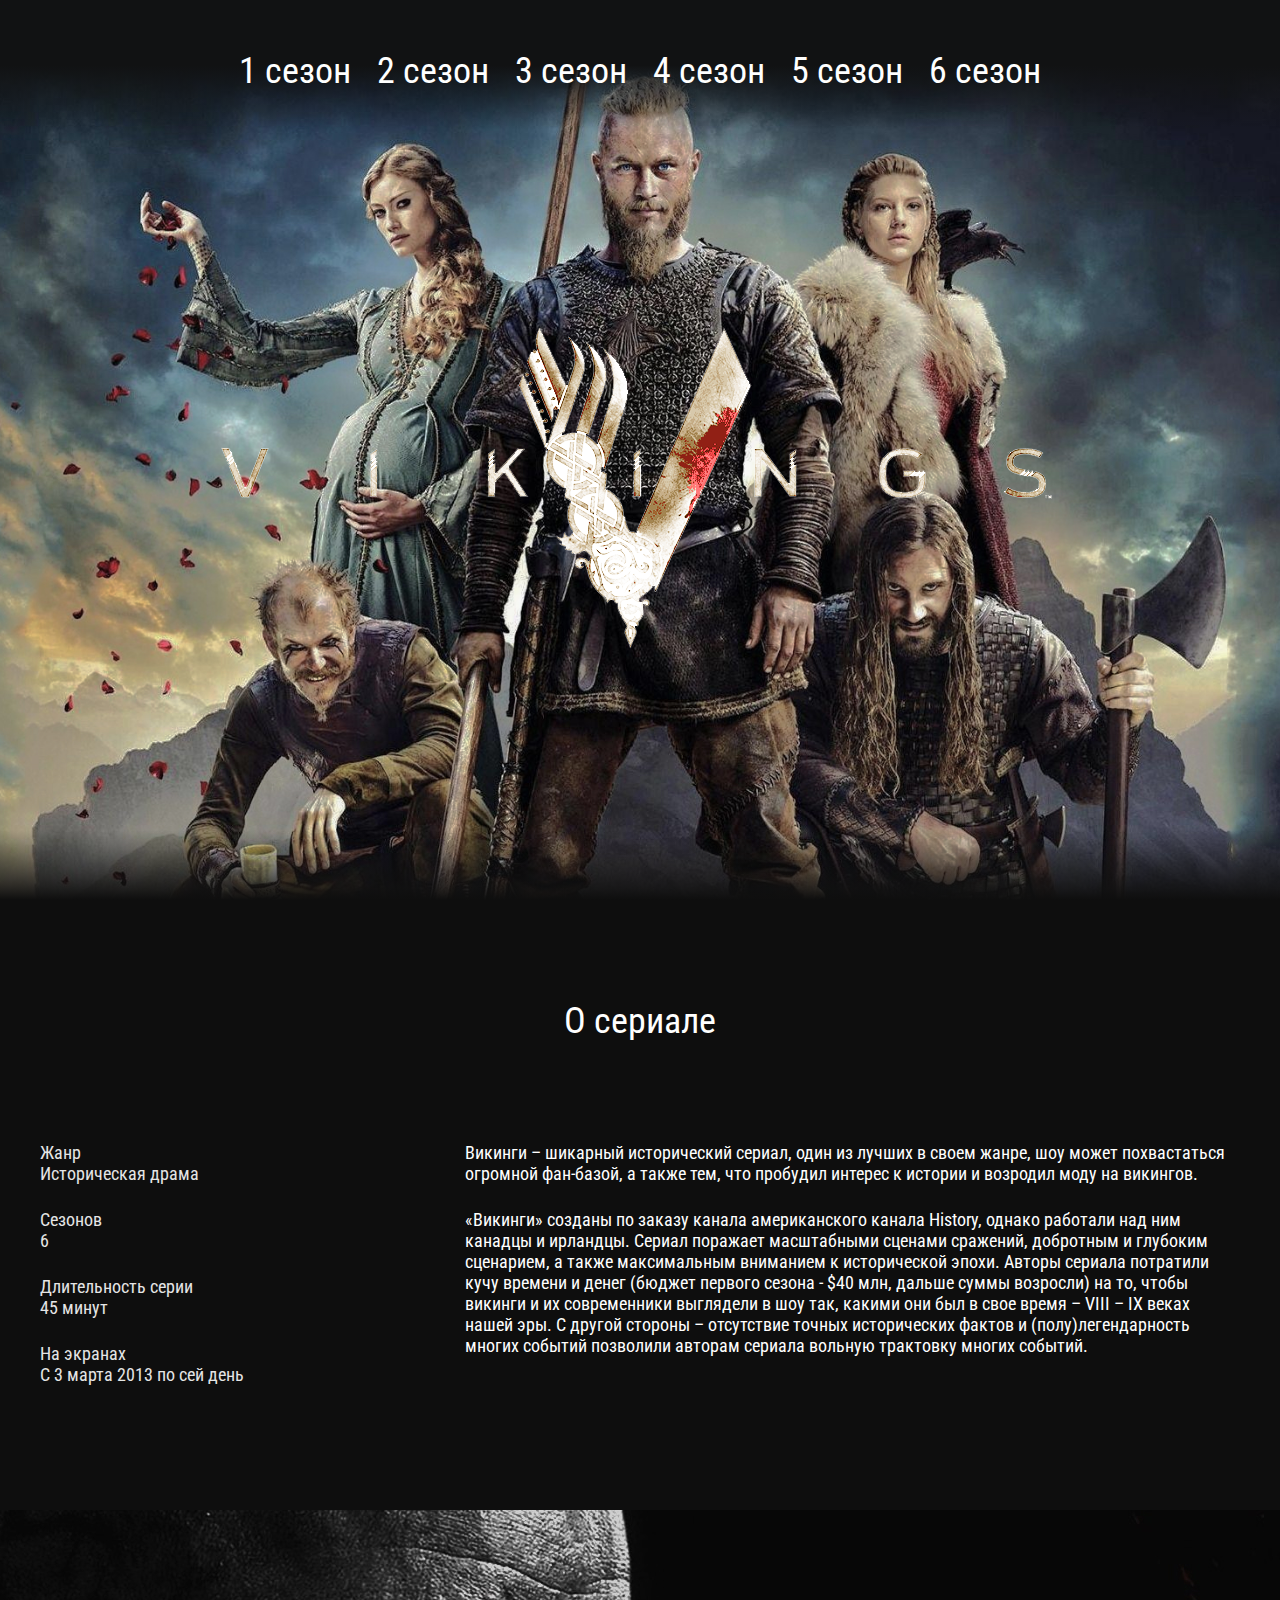
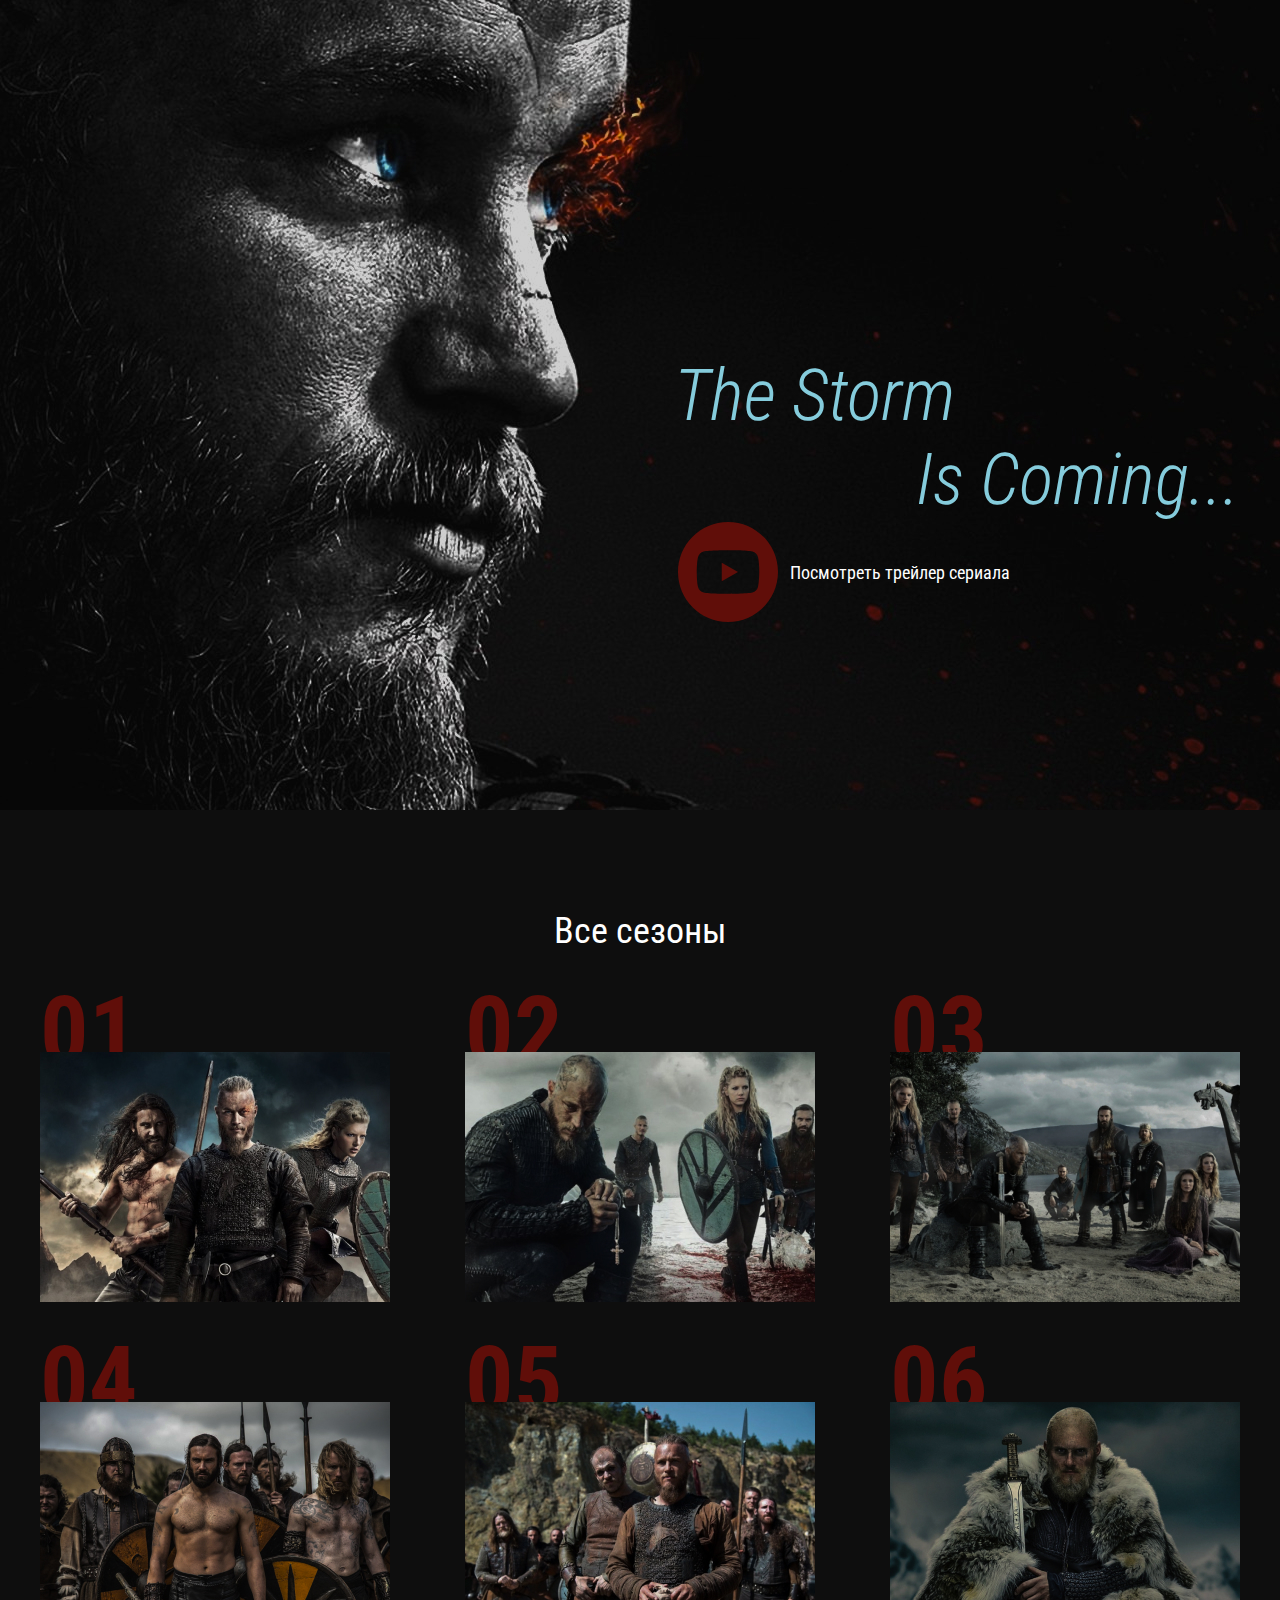
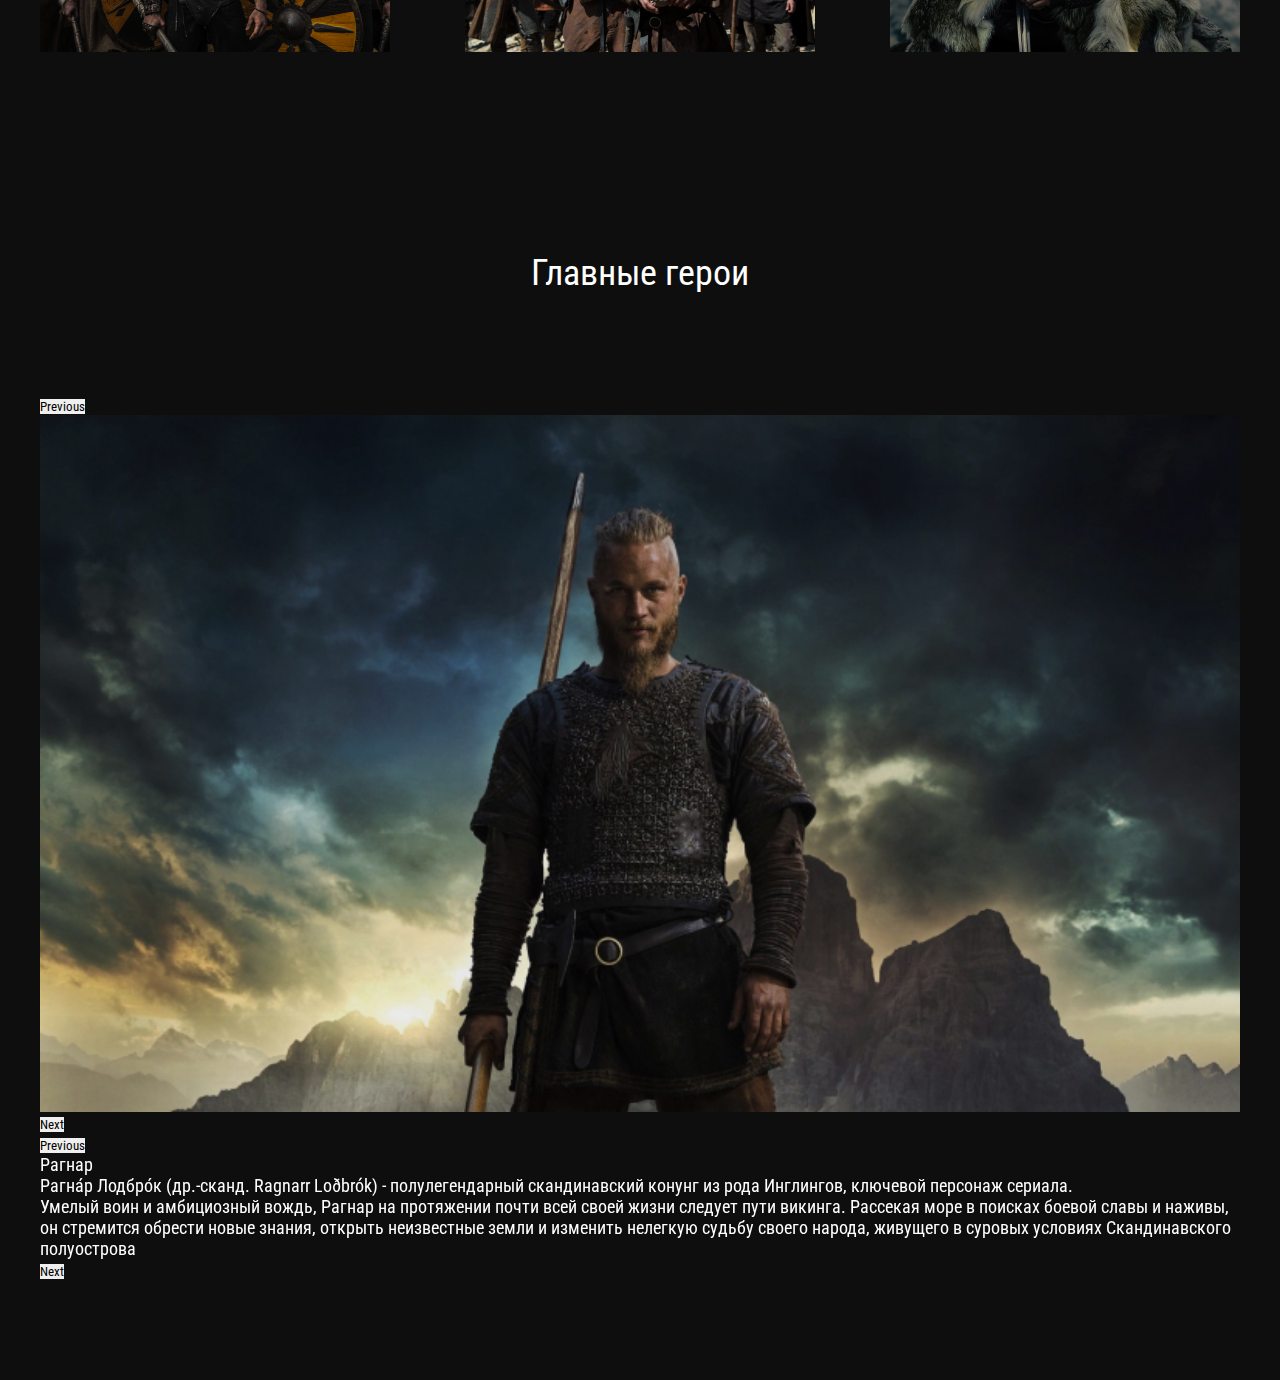
==== index.html @ f8b60146 "main" ====
<!DOCTYPE html>
<html lang="ru">

<head>
    <meta charset="UTF-8">
    <meta http-equiv="X-UA-Compatible" content="IE=edge">
    <meta name="viewport" content="width=device-width, initial-scale=1.0">
    <title>Vikings</title>
    <link rel="preconnect" href="https://fonts.gstatic.com">
    <link
        href="https://fonts.googleapis.com/css2?family=Roboto+Condensed:ital,wght@0,300;0,400;0,700;1,300&display=swap"
        rel="stylesheet">
    <link rel="stylesheet" href="css/reset.css">
    <link rel="stylesheet" href="css/slick.css">
    <link rel="stylesheet" href="css/jquery.fancybox.css">
    <link rel="stylesheet" href="css/style.css">
    <link rel="stylesheet" href="css/media.css">
</head>

<body>
    <header class="header">
        <nav class="menu">
            <ul class="menu__list">
                <li class="menu__list-item">
                    <a class="menu__list-link" href="#">1 сезон</a>
                </li>
                <li class="menu__list-item">
                    <a class="menu__list-link" href="#">2 сезон</a>
                </li>
                <li class="menu__list-item">
                    <a class="menu__list-link" href="#">3 сезон</a>
                </li>
                <li class="menu__list-item">
                    <a class="menu__list-link" href="#">4 сезон</a>
                </li>
                <li class="menu__list-item">
                    <a class="menu__list-link" href="#">5 сезон</a>
                </li>
                <li class="menu__list-item">
                    <a class="menu__list-link" href="#">6 сезон</a>
                </li>
            </ul>
        </nav>
        <div class="logo">
            <img class="logo__img" src="/images/logo.svg" alt="logo">
        </div>
    </header>


    <section class="about section-page">
        <div class="container">
            <h3 class="title">О сериале</h3>
            <div class="about__inner">
                <ul class="about__info">
                    <li class="about__info-item">Жанр<span>Историческая драма
                        </span></li>
                    <li class="about__info-item">Сезонов<span>6</span></li>
                    <li class="about__info-item">Длительность серии
                        <span>45 минут
                        </span>
                    </li>
                    <li class="about__info-item">На экранах
                        <span>С 3 марта 2013 по сей день</span>
                    </li>
                </ul>
                <div class="about__text">
                    <p>Викинги – шикарный исторический сериал, один из лучших в своем жанре, шоу может похвастаться
                        огромной фан-базой, а также тем, что пробудил интерес к истории и возродил моду на викингов.
                    </p>
                    <p>«Викинги» созданы по заказу канала американского канала History, однако работали над ним канадцы
                        и ирландцы. Сериал поражает масштабными сценами сражений, добротным и глубоким сценарием, а
                        также максимальным вниманием к исторической эпохи. Авторы сериала потратили кучу времени и денег
                        (бюджет первого сезона - $40 млн, дальше суммы возросли) на то, чтобы викинги и их современники
                        выглядели в шоу так, какими они был в свое время – VIII – IX веках нашей эры. С другой стороны –
                        отсутствие точных исторических фактов и (полу)легендарность многих событий позволили авторам
                        сериала вольную трактовку многих событий.</p>
                </div>
            </div>
        </div>
    </section>

    <section class="video">
        <div class="container">
            <h3 class="video__text">
                <span>The Storm</span>Is Coming...
            </h3>
            <a class="video__btn" data-fancybox href="https://www.youtube.com/watch?v=f5av6OqFwz0&t=1s">Посмотреть
                трейлер
                сериала</a>
        </div>
    </section>

    <section class="seasons section-page">
        <div class="container">
            <h3 class="title">
                Все сезоны
            </h3>
            <ol class="seasons__inner">
                <li class="seasons__item" style="background-image: url(/images/season-image-1.jpg)">
                    <a class="seasons__link" href="#">Смотреть</a>
                </li>
                <li class="seasons__item" style="background-image: url(/images/season-image-2.jpg)">
                    <a class="seasons__link" href="#">Смотреть</a>
                </li>
                <li class="seasons__item" style="background-image: url(/images/season-image-3.jpg)">
                    <a class="seasons__link" href="#">Смотреть</a>
                </li>
                <li class="seasons__item" style="background-image: url(/images/season-image-4.jpg)">
                    <a class="seasons__link" href="#">Смотреть</a>
                </li>
                <li class="seasons__item" style="background-image: url(/images/season-image-5.jpg)">
                    <a class="seasons__link" href="#">Смотреть</a>
                </li>
                <li class="seasons__item" style="background-image: url(/images/season-image-6.jpg)">
                    <a class="seasons__link" href="#">Смотреть</a>
                </li>
            </ol>
        </div>
    </section>

    <section class="heroes section-page">
        <div class="container">
            <h3 class="title">Главные герои</h3>
            <div class="heroes__inner">
                <div class="heroes__slider-img">
                    <img class="heroes__images" src="images/hero-1.jpg" alt="">
                    <img class="heroes__images" src="images/hero-1.jpg" alt="">
                    <img class="heroes__images" src="images/hero-1.jpg" alt="">
                </div>
                <div class="heroes__slider-text">
                    <div class="heroes__text">
                        <h4 class="heroes__name">Рагнар</h4>
                        <p>Рагна́р Лодбро́к (др.-сканд. Ragnarr Loðbrók) - полулегендарный скандинавский конунг из рода
                            Инглингов, ключевой персонаж сериала.
                        </p>
                        <p>Умелый воин и амбициозный вождь, Рагнар на протяжении почти всей своей жизни следует пути
                            викинга. Рассекая море в поисках боевой славы и наживы, он стремится обрести новые знания,
                            открыть неизвестные земли и изменить нелегкую судьбу своего народа, живущего в суровых
                            условиях Скандинавского полуострова</p>
                    </div>
                    <div class="heroes__text">
                        <h4 class="heroes__name">Рагнар2</h4>
                        <p>Рагна́р Лодбро́к (др.-сканд. Ragnarr Loðbrók) - полулегендарный скандинавский конунг из рода
                            Инглингов, ключевой персонаж сериала.
                        </p>
                        <p>Умелый воин и амбициозный вождь, Рагнар на протяжении почти всей своей жизни следует пути
                            викинга. Рассекая море в поисках боевой славы и наживы, он стремится обрести новые знания,
                            открыть неизвестные земли и изменить нелегкую судьбу своего народа, живущего в суровых
                            условиях Скандинавского полуострова</p>
                    </div>
                    <div class="heroes__text">
                        <h4 class="heroes__name">Рагнар3</h4>
                        <p>Рагна́р Лодбро́к (др.-сканд. Ragnarr Loðbrók) - полулегендарный скандинавский конунг из рода
                            Инглингов, ключевой персонаж сериала.
                        </p>
                        <p>Умелый воин и амбициозный вождь, Рагнар на протяжении почти всей своей жизни следует пути
                            викинга. Рассекая море в поисках боевой славы и наживы, он стремится обрести новые знания,
                            открыть неизвестные земли и изменить нелегкую судьбу своего народа, живущего в суровых
                            условиях Скандинавского полуострова</p>
                    </div>
                </div>
            </div>
        </div>
    </section>

    <script src="https://ajax.googleapis.com/ajax/libs/jquery/3.4.1/jquery.min.js"></script>
    <script src="js/slick.min.js"></script>
    <script src="js/jquery.fancybox.min.js"></script>
    <script src="js/main.js"></script>
</body>

</html>
---- css/style.css ----
/*Обнуление*/
 *{
  padding: 0;
  margin: 0;
  border: 0;
}
*,
*:before,
*:after {
  -moz-box-sizing: border-box;
  -webkit-box-sizing: border-box;
  box-sizing: border-box;
}

nav,
footer,
header,
aside {
  display: block;
}

html,
body {
  height: 100%;
  width: 100%;
  font-size: 100%;
  line-height: 1;
  font-size: 14px;
  -ms-text-size-adjust: 100%;
  -moz-text-size-adjust: 100%;
  -webkit-text-size-adjust: 100%;
}
input,
button,
textarea {
  font-family: inherit;
}

input::-ms-clear {
  display: none;
}
button {
  cursor: pointer;
}
button::-moz-focus-inner {
  padding: 0;
  border: 0;
}
a,
a:visited {
  text-decoration: none;
}
a:hover {
  text-decoration: none;
}
ul li {
  list-style: none;
}
img {
  vertical-align: top;
}

h1,
h2,
h3,
h4,
h5,
h6 {
  font-size: inherit;
  font-weight: 400;
}

body {
  font-family: 'Roboto Condensed', sans-serif;
  font-weight: 400;
  color: #ffff;
  font-size: 18px;
  line-height: 21px;
  background-color: #0e0e0e;
}
a {
  color: inherit;
  display: inline-block;
}

.container {
  max-width: 1220px;
  padding: 0 10px;
  margin: 0 auto;
}
.section-page{
  padding: 100px 0;

}
.title{
  text-align: center;
  margin-bottom: 100px;
  font-size: 36px;
  line-height: 42px;
  font-weight: 400;
}
.header {
  background-image: url(/images/header-bg.jpg);
  background-size: cover;
  background-repeat: no-repeat;
  background-position: center 50px;
  height: 100vh;
  text-align: center;
  position: relative;
 }
.header::after {
 content: "";
 position: absolute;
 height: 70px;
 bottom: 0;
 left: 0;
 width: 100%;
 background: linear-gradient(180deg, #0e0e0e 0%, rgba(17,17,17,0.850295) 16.53%, rgba(32,32,32,0) 100%);
  transform: rotate(180deg);
 }
.menu { }
.menu__list {
  display: flex;
  justify-content: center;
  padding: 50px 0 58px;
  background: linear-gradient(180deg, #111213 0%, #111213 43.62%, rgba(32,31,33,0) 86.33%);
}
.menu__list-item {
  padding: 0 13px;
}
.menu__list-link {
  font-size: 36px;
  line-height: 42px;
 }
.menu__list-link:hover {
 color: #85ccdc;
 text-decoration: underline;
 }
.logo {
  padding: 178px;
 }
.logo__img { }



.about { }
.title { }
.about__inner {
  display: flex;
  justify-content: space-between;
}
.about__info {
  width: 375px;
  margin-right: 50px;
  flex: none;
}
.about__info-item {
 margin-bottom: 25px;
 color: #e5e5e5;
 }
.about__info-item span{
  display: block;
 }
.about__text p{
  margin-bottom: 25px;
 }


 .video {
   background-image: url(/images/video-bg.jpg);
   height: 100vh;
   background-position: center center;
   background-repeat: no-repeat;
   text-align: right;
  }

.video__text {
  font-style: italic;
  font-weight: 300;
  font-size: 72px;
  line-height: 84px;
  color: #85ccdc;
  padding-top: 444px;
  margin-bottom: 40px;
}
.video__text span{
  display: block;
  padding-right: 285px;
}
.video__btn {
  padding-left: 112px;
  position: relative;
  margin-right: 230px;
}
.video__btn::before{
  content: "";
  position: absolute;
  width: 100px;
  height: 100px;
  top: -40px;
  left: 0;
  background-image: url(/images/icon/youtube-btn.svg);

}


.seasons { }
.section-page { }

.title { }
.seasons__inner {
  display: grid;
  grid-template-columns: 1fr 1fr 1fr;
  grid-gap: 100px 75px;
  counter-reset: number;
}
.seasons__item {
  width: 350px;
  height: 250px;
  background-repeat: no-repeat;
  background-position: center center;
  background-size: cover;
  list-style: none;
  display: flex;
  justify-content: center;
  align-items: center;
  position: relative;
 }

.seasons__item:hover .seasons__link{
  opacity: 1;
}
.seasons__item:hover::after{
  content: '';
  position: absolute;
  top: 0;
  right: 0;
  left: 0;
  bottom: 0;
  background-color: rgba(14,14,14, 0.8);
}
.seasons__item::before {
  content: '0' counter(number);
  counter-increment: number;
  position: absolute;
  font-weight: bold;
  font-size: 96px;
  line-height: 112px;
  color:#600e09;
  left: 0;
  top: -77px;
  z-index: -1;
 }
.seasons__link {
  font-size: 36px;
  line-height: 42px;
  padding: 12px 78px 11px;
  background-color: #0e0e0e;
  opacity: 0;
  transition: all .3s;
  z-index: 2;
 }



.heroes { }
.section-page { }

.heroes__inner { }
.heroes__slider-img { }
.heroes__images { }
.heroes__slider-text { }
.heroes__text { }
.heroes__name { }
---- css/media.css ----
/* @media(max-width:1140px) {
    .services__item:hover{
        width: 450px; 
    }
}
@media(max-width:1024px) {
   .header__images{
    width: 80%;
   }
   .services {
    padding-top: 250px;
}
.services__inner{
    flex-wrap: wrap;
    width: 100%;
}
.services__list{
    order: -1;
    margin-bottom: 30px;
    width: 100%;
}
.services__item{
    width: 100%;
}
.services__item:hover{
    width: 100%;
}
.services__content{
    width: 100%;
    margin-right: 0;
}
.benefits__images{
    display: none;
}

}
@media(max-width:900px) {
   .header__images{
    width: 80%;
    }
   .phone {
    font-size: 24px;
    line-height: 36px;
    }
    .header__title {
        font-size: 54px;
        line-height: 74px;  
    }
    .header__subtitle {
        font-size: 24px;
        line-height: 36px;
        margin-bottom: 20px;
    }
    .header__info {
    padding: 30px 0 20px 50px;
    }
    .contact__inner{
        display: block;
        text-align: center;
        margin-bottom: 30px;
    }
    .contact__input{
        width: 100%;
    }
    .contact__btn{
        margin-bottom: 20px;
    }
    .contact__title {
        margin-left: 0;
        text-align: center;
        
    }
    .contact__inner{
        margin-bottom: 0;
    }
}

@media(max-width:768px) {
    .benefits__inner,
    .title{
        text-align: center;
        margin-left: 0;
    }
    .benefits__list{
        padding: 25px 15px;
    }
    .benefits__item{
        width: 100%;
      
    }
}

@media(max-width:600px) {
    .header__content{
        padding-top: 0;
        text-align: center;
    }
    .header__info {
        padding: 30px 0 20px 0px;
        }
    .info {
        justify-content: center;
        
    }
    .header__images{
        display: none;
    }
    .services{
        padding-top: 50px;
    }
    .title{
        font-size: 30px;
        line-height: 36px;
        margin-bottom: 10px;
        padding-bottom: 30px;
        text-align: center;
    }
    body{
        font-size: 16px;
        line-height: 22px;
    }
    .services__item::before{
        left: 11px;
        top: 5px;
    }
    .services__item{
        padding: 10px 15px 10px 60px;
    }
    .services__content{
        text-align: center;
    }
    .title::after{
        display: none;
    }
    .services__inner,
    .benefits,
    .carousel {
        margin-bottom: 50px;
    }

    .carousel .slick-dots button{
        width: 10px;
    }
 
    .benefits__item-num{
        font-size: 28px;
        line-height: 36px;
    }
    
}



@media(max-width:600px) {
    .footer__inner{
        flex-wrap: wrap;
        justify-content: center;
        height: auto;
        padding: 20px 0;
        text-align: center;
    }
    .footer__info{
        width: 100%;
        justify-content: center;
        margin: 25px 0;

    }
}


@media(max-width:600px) {
    .slick-slide img {
        
        width: 100%;
    }
    .contact__form {
        padding: 50px 12px 37px;
    }
}


@media(max-width:520px) {
    .header__top{
        flex-wrap: wrap;
        justify-content: center;
        text-align: center;
    }

    .logo{
        margin-bottom: 20px;
        width: 100%;
    }
    .header__title{
        margin-bottom: 20px;
    }
    .button--decor::before{
        right: -50px;
    }
    .button--decor::after{
       margin-left: 110px;
    }
    
}
@media(max-width:360px) {
  
    .button--decor::before,
    .button--decor::after{
      display: none;
    }
}
@media(max-width:340px) {
    .header__top{
        padding: 15px 0 15px;
    }
    .header__title{
       font-size: 44px;
       line-height: 50px;
    }
    .header{
        min-height: 600px;
    }
} */
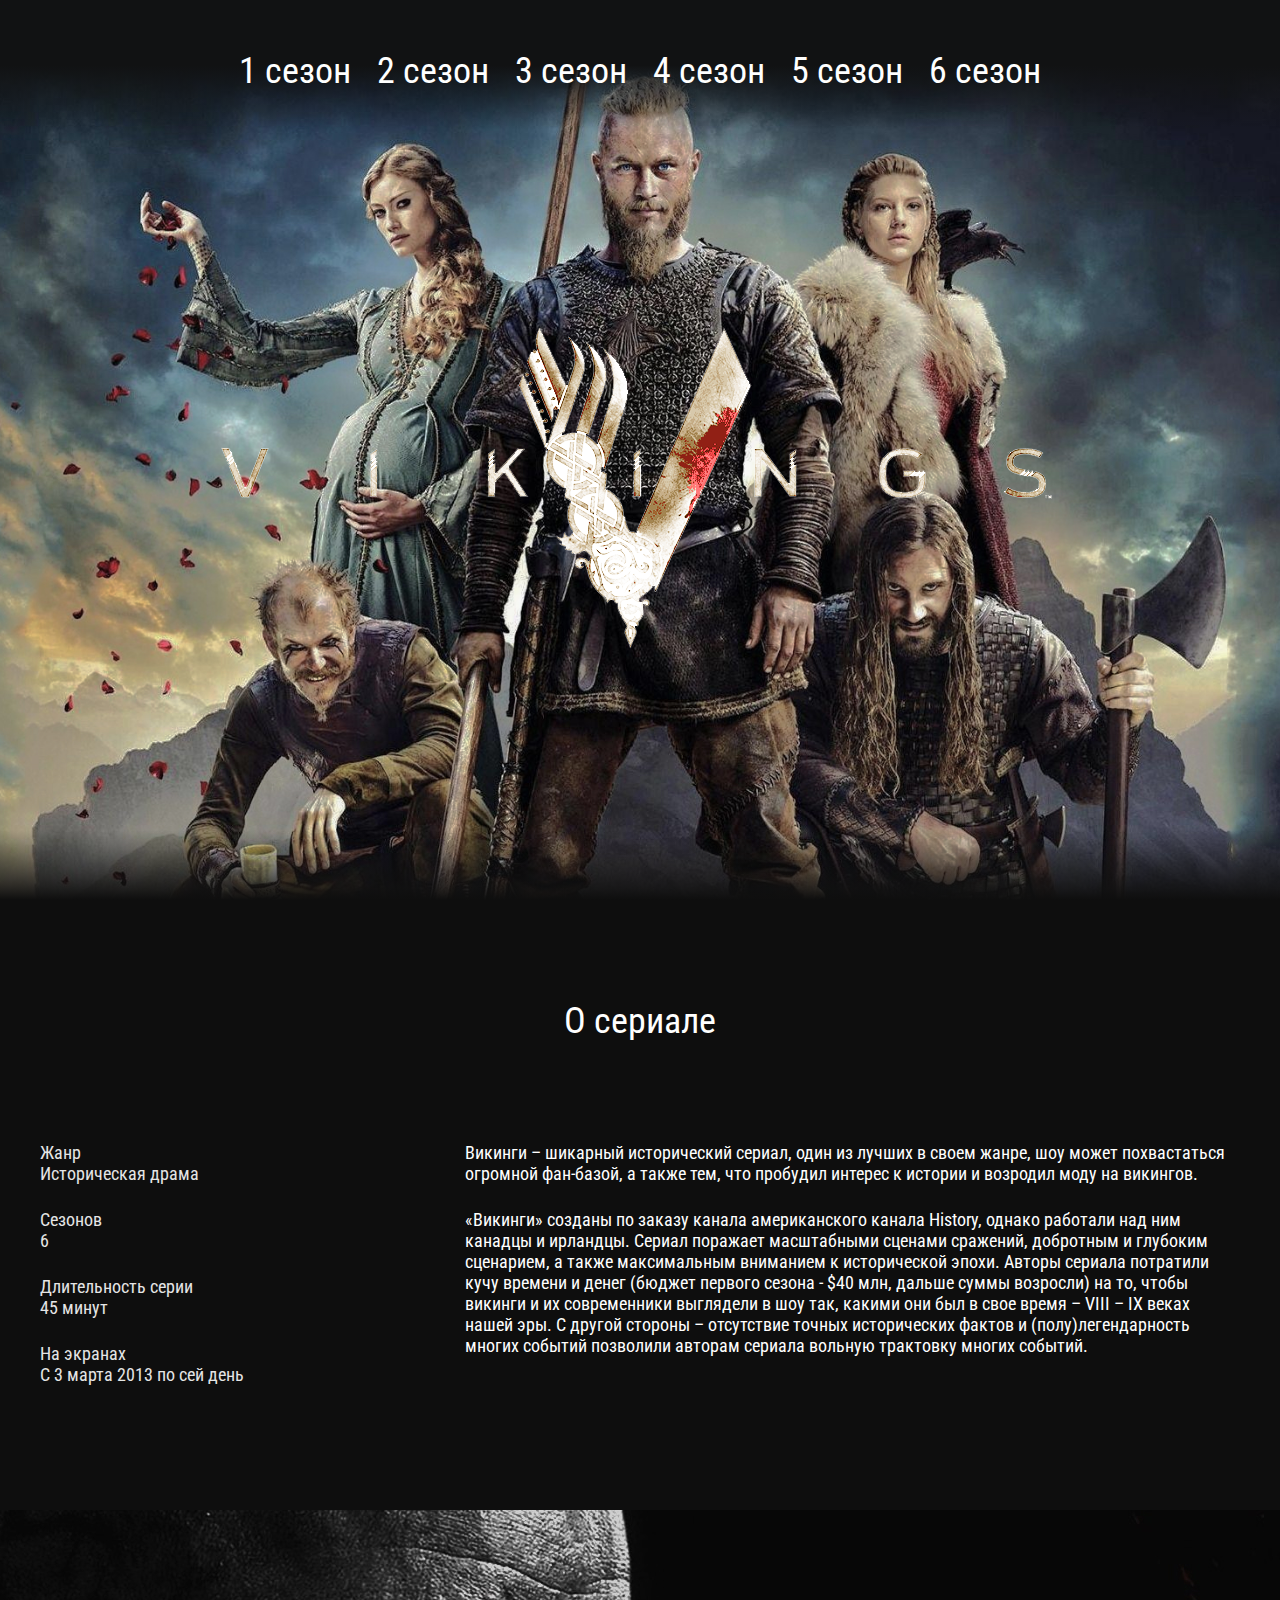
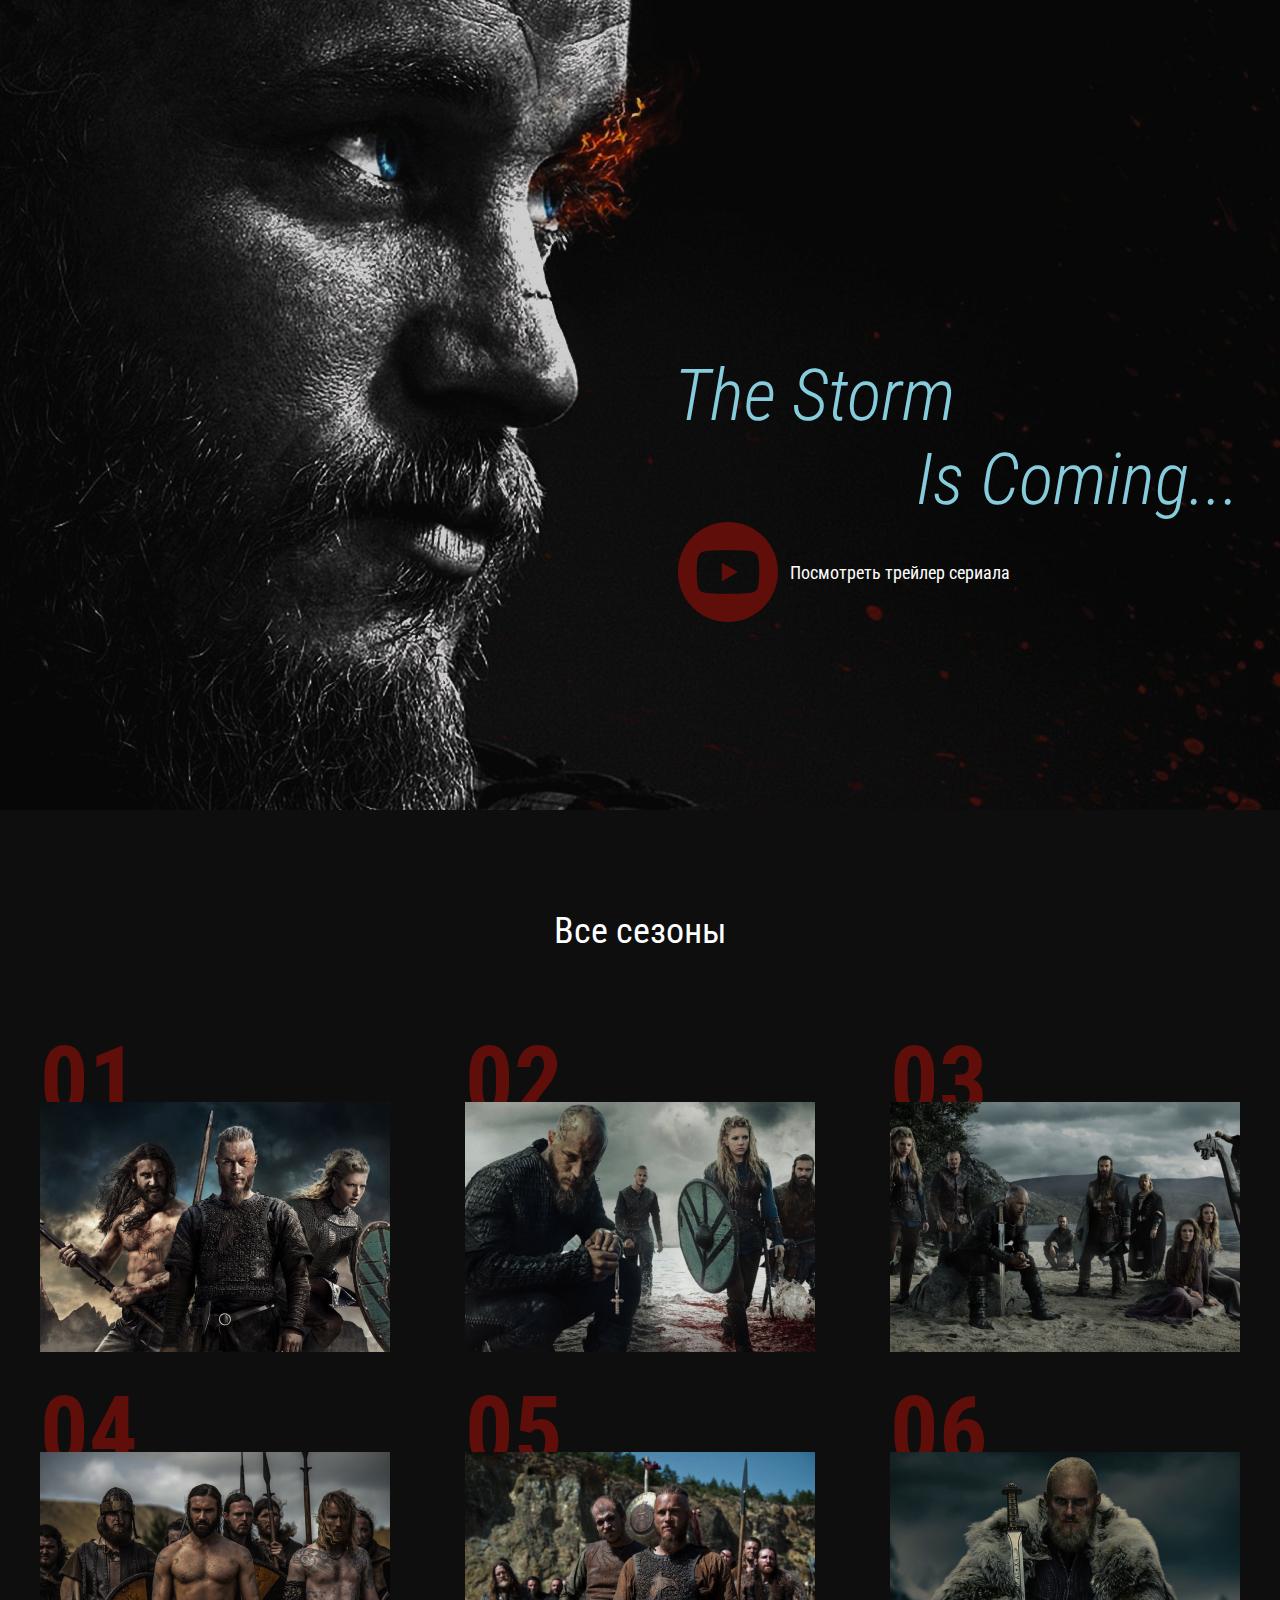
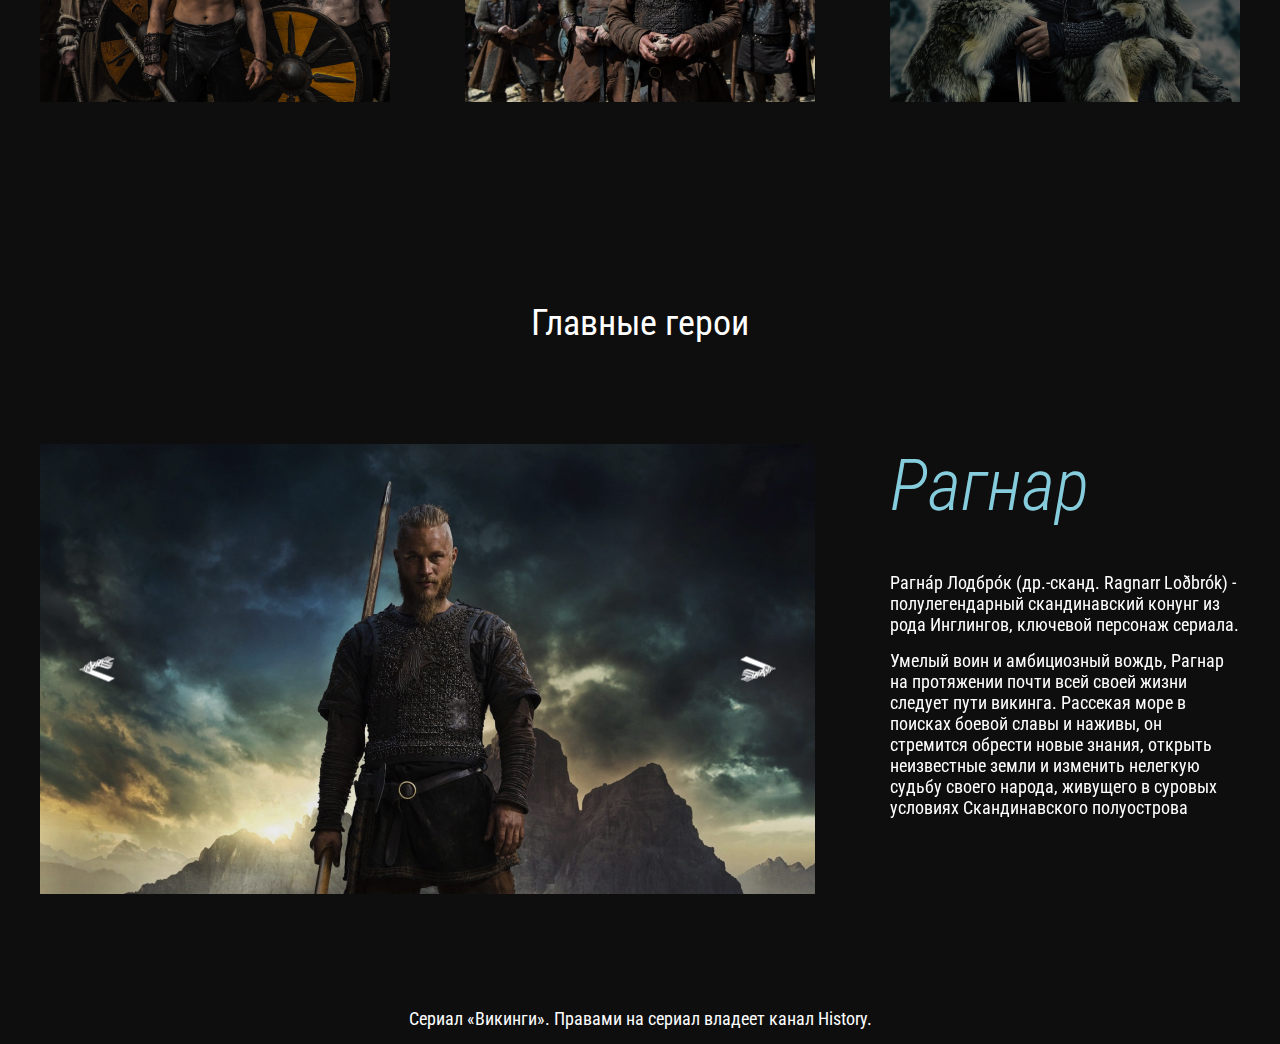
==== commit 0d599a3b: "done" ====
--- a/index.html
+++ b/index.html
@@ -22,7 +22,7 @@
         <nav class="menu">
             <ul class="menu__list">
                 <li class="menu__list-item">
-                    <a class="menu__list-link" href="#">1 сезон</a>
+                    <a class="menu__list-link" href="season-1.html">1 сезон</a>
                 </li>
                 <li class="menu__list-item">
                     <a class="menu__list-link" href="#">2 сезон</a>
@@ -97,7 +97,7 @@
             </h3>
             <ol class="seasons__inner">
                 <li class="seasons__item" style="background-image: url(/images/season-image-1.jpg)">
-                    <a class="seasons__link" href="#">Смотреть</a>
+                    <a class="seasons__link" href="season-1.html">Смотреть</a>
                 </li>
                 <li class="seasons__item" style="background-image: url(/images/season-image-2.jpg)">
                     <a class="seasons__link" href="#">Смотреть</a>
@@ -163,6 +163,15 @@
         </div>
     </section>
 
+    <footer class="footer">
+        <div class="container">
+            <p class="copy">
+                Сериал «Викинги». Правами на сериал владеет канал History.
+            </p>
+        </div>
+    </footer>
+
+
     <script src="https://ajax.googleapis.com/ajax/libs/jquery/3.4.1/jquery.min.js"></script>
     <script src="js/slick.min.js"></script>
     <script src="js/jquery.fancybox.min.js"></script>
--- a/css/style.css
+++ b/css/style.css
@@ -1,5 +1,5 @@
 /*Обнуление*/
- *{
+* {
   padding: 0;
   margin: 0;
   border: 0;
@@ -88,11 +88,10 @@
   padding: 0 10px;
   margin: 0 auto;
 }
-.section-page{
+.section-page {
   padding: 100px 0;
-
-}
-.title{
+}
+.title {
   text-align: center;
   margin-bottom: 100px;
   font-size: 36px;
@@ -107,23 +106,30 @@
   height: 100vh;
   text-align: center;
   position: relative;
- }
+}
 .header::after {
- content: "";
- position: absolute;
- height: 70px;
- bottom: 0;
- left: 0;
- width: 100%;
- background: linear-gradient(180deg, #0e0e0e 0%, rgba(17,17,17,0.850295) 16.53%, rgba(32,32,32,0) 100%);
+  content: '';
+  position: absolute;
+  height: 70px;
+  bottom: 0;
+  left: 0;
+  width: 100%;
+  background: linear-gradient(
+    180deg,
+    #0e0e0e 0%,
+    rgba(17, 17, 17, 0.850295) 16.53%,
+    rgba(32, 32, 32, 0) 100%
+  );
   transform: rotate(180deg);
- }
-.menu { }
+}
+.menu {
+  position: relative;
+  padding: 50px 0 58px;
+  background: linear-gradient(180deg, #111213 0%, #111213 43.62%, rgba(32, 31, 33, 0) 86.33%);
+}
 .menu__list {
   display: flex;
   justify-content: center;
-  padding: 50px 0 58px;
-  background: linear-gradient(180deg, #111213 0%, #111213 43.62%, rgba(32,31,33,0) 86.33%);
 }
 .menu__list-item {
   padding: 0 13px;
@@ -131,20 +137,22 @@
 .menu__list-link {
   font-size: 36px;
   line-height: 42px;
- }
-.menu__list-link:hover {
- color: #85ccdc;
- text-decoration: underline;
- }
+}
+.menu__list-link:hover,
+.menu__list-link--active {
+  color: #85ccdc;
+  text-decoration: underline;
+}
 .logo {
   padding: 178px;
- }
-.logo__img { }
-
-
-
-.about { }
-.title { }
+}
+.logo__img {
+}
+
+.about {
+}
+.title {
+}
 .about__inner {
   display: flex;
   justify-content: space-between;
@@ -155,24 +163,23 @@
   flex: none;
 }
 .about__info-item {
- margin-bottom: 25px;
- color: #e5e5e5;
- }
-.about__info-item span{
+  margin-bottom: 25px;
+  color: #e5e5e5;
+}
+.about__info-item span {
   display: block;
- }
-.about__text p{
+}
+.about__text p {
   margin-bottom: 25px;
- }
-
-
- .video {
-   background-image: url(/images/video-bg.jpg);
-   height: 100vh;
-   background-position: center center;
-   background-repeat: no-repeat;
-   text-align: right;
-  }
+}
+
+.video {
+  background-image: url(/images/video-bg.jpg);
+  height: 100vh;
+  background-position: center center;
+  background-repeat: no-repeat;
+  text-align: right;
+}
 
 .video__text {
   font-style: italic;
@@ -183,7 +190,7 @@
   padding-top: 444px;
   margin-bottom: 40px;
 }
-.video__text span{
+.video__text span {
   display: block;
   padding-right: 285px;
 }
@@ -192,27 +199,29 @@
   position: relative;
   margin-right: 230px;
 }
-.video__btn::before{
-  content: "";
+.video__btn::before {
+  content: '';
   position: absolute;
   width: 100px;
   height: 100px;
   top: -40px;
   left: 0;
   background-image: url(/images/icon/youtube-btn.svg);
-
-}
-
-
-.seasons { }
-.section-page { }
-
-.title { }
+}
+
+.seasons {
+}
+.section-page {
+}
+
+.title {
+}
 .seasons__inner {
   display: grid;
   grid-template-columns: 1fr 1fr 1fr;
   grid-gap: 100px 75px;
   counter-reset: number;
+  padding-top: 50px;
 }
 .seasons__item {
   width: 350px;
@@ -225,19 +234,19 @@
   justify-content: center;
   align-items: center;
   position: relative;
- }
-
-.seasons__item:hover .seasons__link{
+}
+
+.seasons__item:hover .seasons__link {
   opacity: 1;
 }
-.seasons__item:hover::after{
+.seasons__item:hover::after {
   content: '';
   position: absolute;
   top: 0;
   right: 0;
   left: 0;
   bottom: 0;
-  background-color: rgba(14,14,14, 0.8);
+  background-color: rgba(14, 14, 14, 0.8);
 }
 .seasons__item::before {
   content: '0' counter(number);
@@ -246,29 +255,116 @@
   font-weight: bold;
   font-size: 96px;
   line-height: 112px;
-  color:#600e09;
+  color: #600e09;
   left: 0;
   top: -77px;
   z-index: -1;
- }
+}
 .seasons__link {
   font-size: 36px;
   line-height: 42px;
   padding: 12px 78px 11px;
   background-color: #0e0e0e;
   opacity: 0;
-  transition: all .3s;
+  transition: all 0.3s;
   z-index: 2;
- }
-
-
-
-.heroes { }
-.section-page { }
-
-.heroes__inner { }
-.heroes__slider-img { }
-.heroes__images { }
-.heroes__slider-text { }
-.heroes__text { }
-.heroes__name { }+}
+
+.heroes {
+}
+.section-page {
+}
+
+.heroes__inner {
+  display: flex;
+  justify-content: space-between;
+}
+.heroes__slider-img {
+  max-width: 775px;
+}
+.heroes__images {
+}
+.heroes__slider-text {
+  max-width: 350px;
+}
+.heroes__text p {
+  margin-bottom: 15px;
+}
+.heroes__name {
+  font-style: italic;
+  font-weight: 300;
+  font-size: 72px;
+  line-height: 84px;
+  margin-bottom: 44px;
+  color: #85ccdc;
+}
+
+.slick-btn {
+  position: absolute;
+  top: 50%;
+  transform: translateY(-50%);
+  background: transparent;
+  z-index: 5;
+  cursor: pointer;
+}
+.slick-prev {
+  left: 38px;
+}
+.slick-next {
+  right: 38px;
+}
+
+.footer {
+}
+.copy {
+  padding: 14px 0 15px;
+  text-align: center;
+}
+
+/* css season-1 */
+
+.page-header {
+  background-image: url(/images/header.jpg);
+  background-repeat: no-repeat;
+  background-position: center center;
+  background-size: cover;
+  height: 90vh;
+  position: relative;
+}
+
+.menu__container {
+  max-width: 1385px;
+  margin: 0 auto;
+  position: relative;
+}
+.page-logo {
+  position: absolute;
+}
+
+.season-info {
+  display: flex;
+  position: absolute;
+  width: 1385px;
+  padding: 44px 47px 64px 35px;
+  background: #0e0e0e;
+  bottom: 0;
+  left: 0;
+  right: 0;
+  margin: 0 auto;
+}
+.season-info__num {
+  font-weight: 700;
+  font-size: 96px;
+  line-height: 56px;
+  text-align: center;
+  margin-right: 51px;
+}
+.season-info__num span {
+  display: block;
+  font-weight: 700;
+  font-size: 36px;
+  line-height: 42px;
+}
+.pseason-info__text p {
+  margin-bottom: 15px;
+}
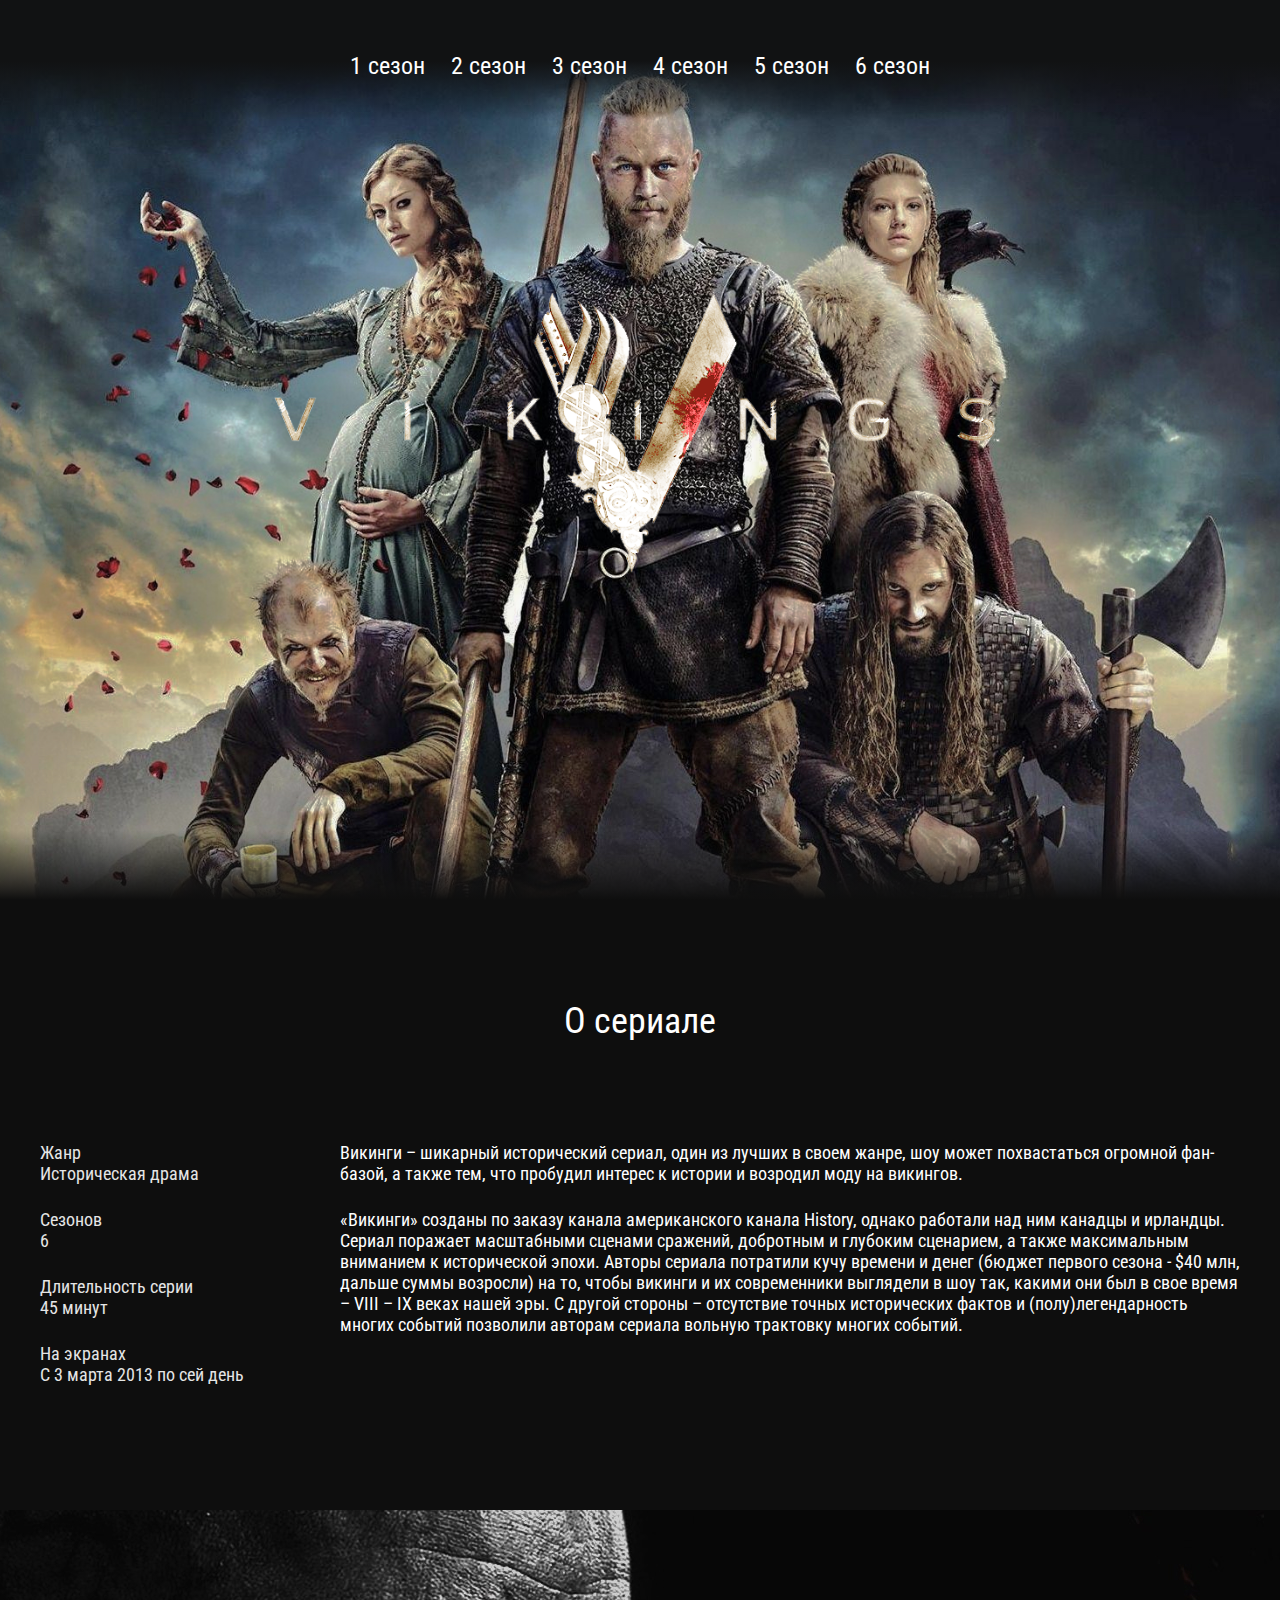
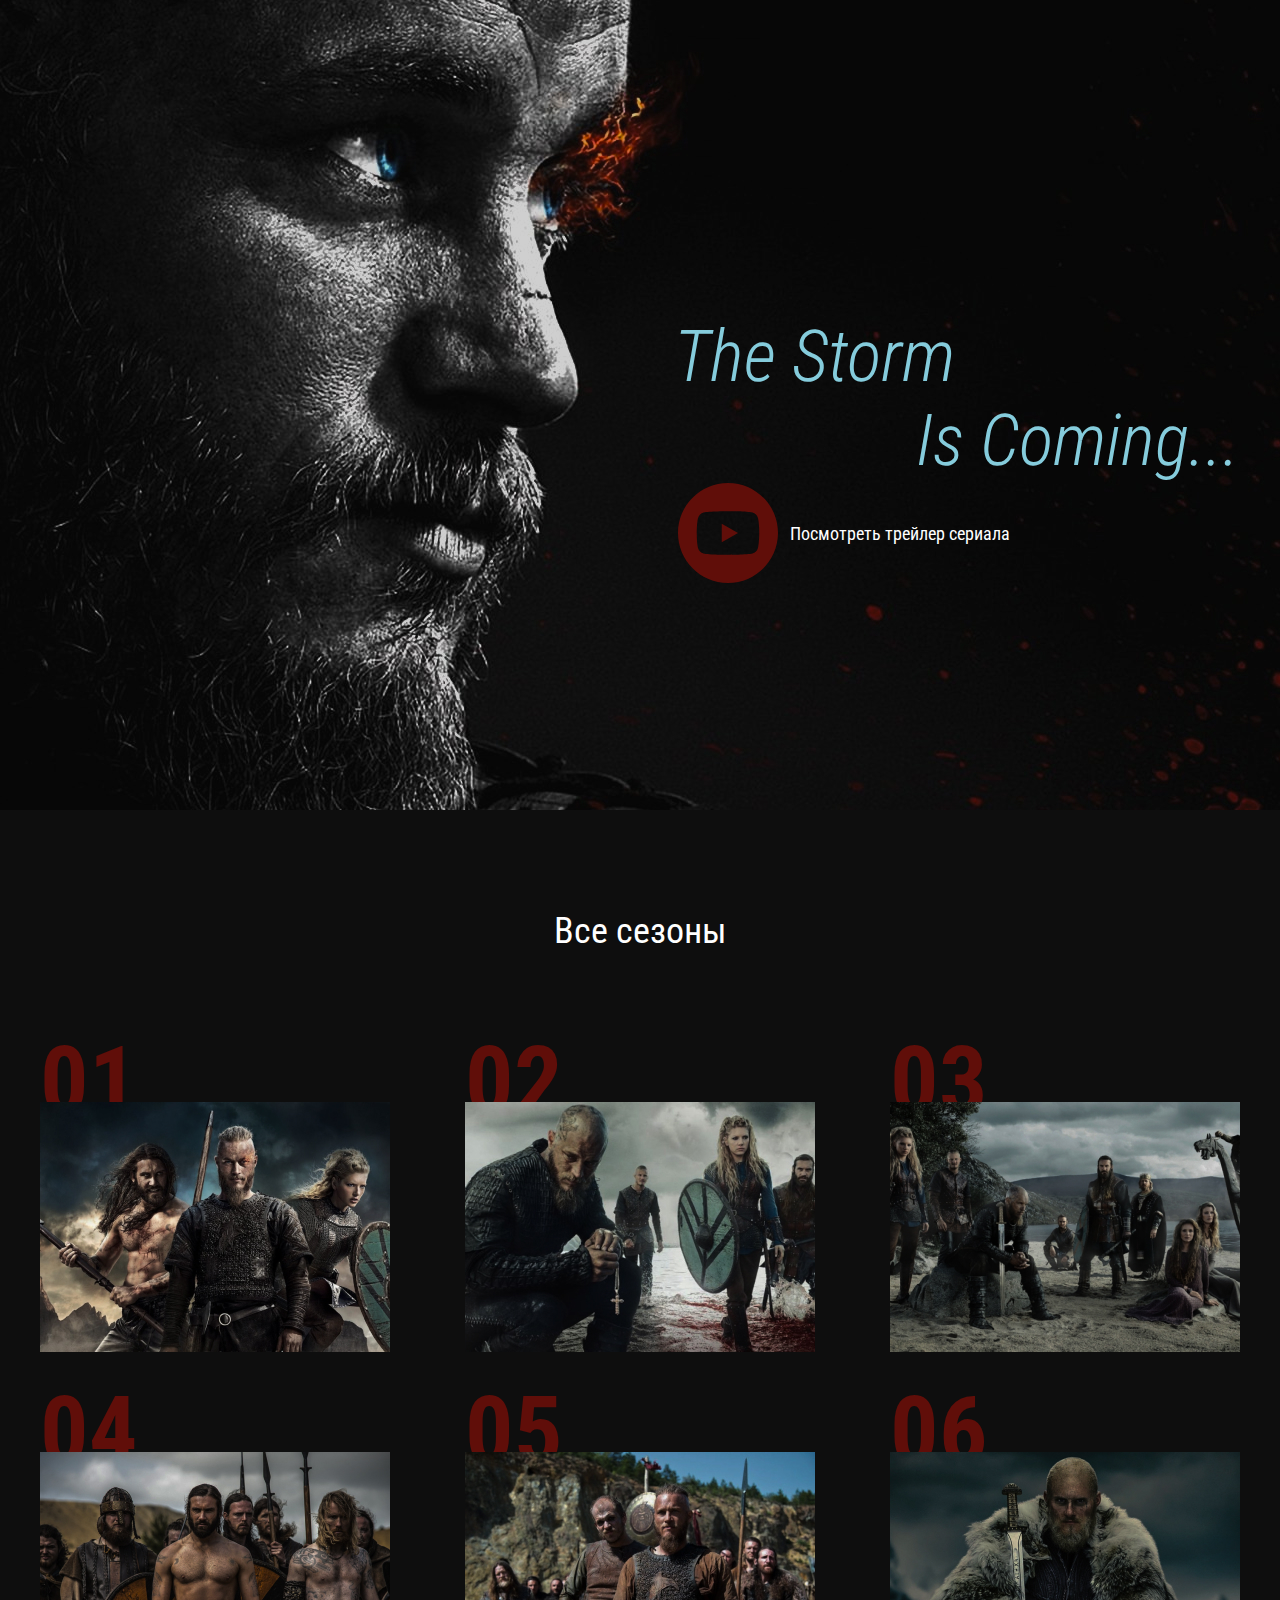
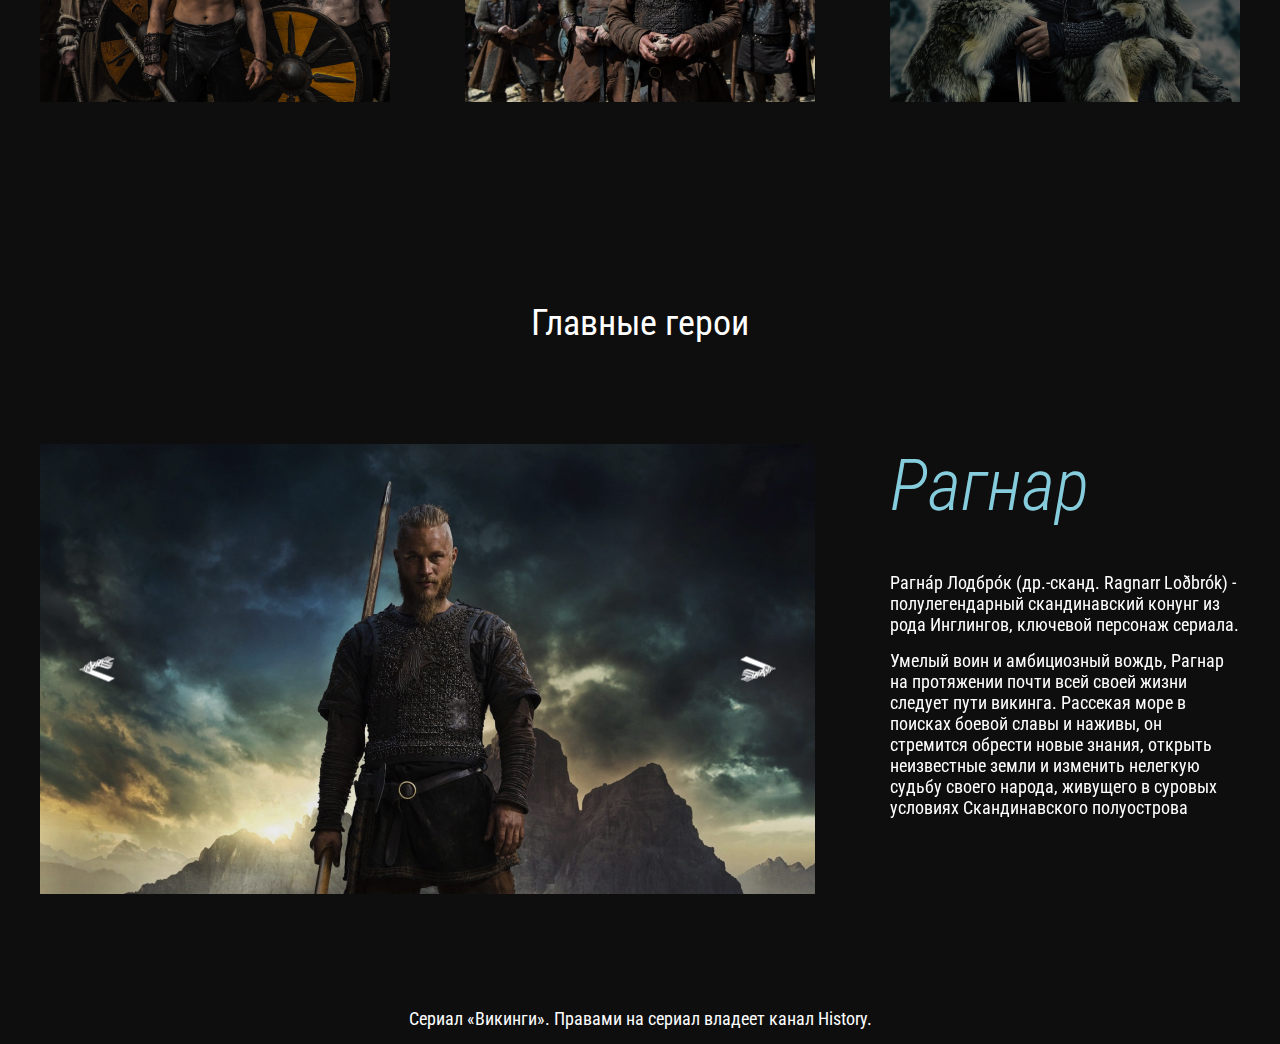
==== commit 52089f46: "media" ====
--- a/index.html
+++ b/index.html
@@ -20,6 +20,9 @@
 <body>
     <header class="header">
         <nav class="menu">
+            <button class="menu__btn">
+                <span></span>
+            </button>
             <ul class="menu__list">
                 <li class="menu__list-item">
                     <a class="menu__list-link" href="season-1.html">1 сезон</a>
--- a/css/style.css
+++ b/css/style.css
@@ -127,6 +127,9 @@
   padding: 50px 0 58px;
   background: linear-gradient(180deg, #111213 0%, #111213 43.62%, rgba(32, 31, 33, 0) 86.33%);
 }
+.menu__btn {
+  display: none;
+}
 .menu__list {
   display: flex;
   justify-content: center;
@@ -144,7 +147,7 @@
   text-decoration: underline;
 }
 .logo {
-  padding: 178px;
+  padding-top: 17vh;
 }
 .logo__img {
 }
@@ -187,7 +190,7 @@
   font-size: 72px;
   line-height: 84px;
   color: #85ccdc;
-  padding-top: 444px;
+  padding-top: 45vh;
   margin-bottom: 40px;
 }
 .video__text span {
@@ -218,13 +221,12 @@
 }
 .seasons__inner {
   display: grid;
-  grid-template-columns: 1fr 1fr 1fr;
+  grid-template-columns: repeat(auto-fill, minmax(284px, 1fr));
   grid-gap: 100px 75px;
   counter-reset: number;
   padding-top: 50px;
 }
 .seasons__item {
-  width: 350px;
   height: 250px;
   background-repeat: no-repeat;
   background-position: center center;
@@ -259,6 +261,9 @@
   left: 0;
   top: -77px;
   z-index: -1;
+}
+.seasons__item:nth-child(n + 10)::before {
+  content: counter(number);
 }
 .seasons__link {
   font-size: 36px;
@@ -344,7 +349,7 @@
 .season-info {
   display: flex;
   position: absolute;
-  width: 1385px;
+  max-width: 1385px;
   padding: 44px 47px 64px 35px;
   background: #0e0e0e;
   bottom: 0;
--- a/css/media.css
+++ b/css/media.css
@@ -1,222 +1,190 @@
-/* @media(max-width:1140px) {
-    .services__item:hover{
-        width: 450px; 
-    }
+@media (max-width: 1420px) {
+  .page-logo {
+    left: 10px;
+    top: -6px;
+  }
 }
-@media(max-width:1024px) {
-   .header__images{
-    width: 80%;
-   }
-   .services {
-    padding-top: 250px;
+@media (max-width: 1366px) {
+  .logo__img {
+    width: 60%;
+  }
+  .menu__list-link {
+    font-size: 24px;
+    line-height: 32px;
+  }
+  .about__info {
+    width: 250px;
+  }
+  .page-header {
+    height: 120vh;
+  }
 }
-.services__inner{
-    flex-wrap: wrap;
-    width: 100%;
+@media (max-width: 1200px) {
+  .heroes__inner {
+    display: block;
+  }
+  .heroes__slider-text {
+    padding-top: 50px;
+    max-width: 100%;
+  }
+  .heroes__slider-img {
+    max-width: 100%;
+  }
 }
-.services__list{
-    order: -1;
-    margin-bottom: 30px;
-    width: 100%;
+@media (max-width: 1088px) {
+  .seasons__item {
+    height: 340px;
+  }
 }
-.services__item{
-    width: 100%;
-}
-.services__item:hover{
-    width: 100%;
-}
-.services__content{
-    width: 100%;
-    margin-right: 0;
-}
-.benefits__images{
+@media (max-width: 992px) {
+  .page-logo {
     display: none;
+  }
 }
 
-}
-@media(max-width:900px) {
-   .header__images{
-    width: 80%;
-    }
-   .phone {
-    font-size: 24px;
+@media (max-width: 768px) {
+  .about__inner {
+    display: block;
+  }
+  .section-page {
+    padding: 50px 0;
+  }
+  .title {
+    margin-bottom: 50px;
+    font-size: 28px;
     line-height: 36px;
-    }
-    .header__title {
-        font-size: 54px;
-        line-height: 74px;  
-    }
-    .header__subtitle {
-        font-size: 24px;
-        line-height: 36px;
-        margin-bottom: 20px;
-    }
-    .header__info {
-    padding: 30px 0 20px 50px;
-    }
-    .contact__inner{
-        display: block;
-        text-align: center;
-        margin-bottom: 30px;
-    }
-    .contact__input{
-        width: 100%;
-    }
-    .contact__btn{
-        margin-bottom: 20px;
-    }
-    .contact__title {
-        margin-left: 0;
-        text-align: center;
-        
-    }
-    .contact__inner{
-        margin-bottom: 0;
-    }
+  }
+  .video__text {
+    font-size: 48px;
+    line-height: 56px;
+  }
+  .video__text span {
+    padding-right: 200px;
+  }
+  .video__btn {
+    margin-right: 0;
+    padding-left: 62px;
+  }
+  .video__btn::before {
+    width: 50px;
+    height: 50px;
+    background-size: cover;
+    top: -16px;
+  }
+  .seasons__inner {
+    grid-gap: 80px 35px;
+  }
+  .heroes__name {
+    font-size: 46px;
+    line-height: 56px;
+    margin-bottom: 25px;
+  }
+  /* .slick-btn{
+     display: none!important;
+  } */
+  .season-info {
+    display: block;
+    padding: 30px 10px 0 10px;
+  }
+  .season-info__num {
+    text-align: left;
+    font-size: 50px;
+    line-height: 26px;
+    margin-bottom: 15px;
+  }
+  .season-info__num span {
+    font-size: 25px;
+    line-height: 32px;
+  }
 }
 
-@media(max-width:768px) {
-    .benefits__inner,
-    .title{
-        text-align: center;
-        margin-left: 0;
-    }
-    .benefits__list{
-        padding: 25px 15px;
-    }
-    .benefits__item{
-        width: 100%;
-      
-    }
+@media (max-width: 640px) {
+  .page-header {
+    height: 160vh;
+  }
+  .menu {
+    padding: 0;
+    background: linear-gradient(180deg, #111213 0%, #111213 10%, rgba(32, 31, 33, 0) 86.33%);
+    text-align: center;
+  }
+  body {
+    font-size: 16px;
+    line-height: 19px;
+  }
+  .menu__list {
+    display: block;
+    transform: translateY(-130%);
+    transition: all 0.3s;
+  }
+  .menu__list.menu__list--active {
+    transform: translateY(0%);
+    padding: 100px 0 50px;
+    background-color: #0e0e0e;
+    opacity: 0.8;
+  }
+  .menu__list-link {
+    display: block;
+    padding: 10px 0;
+  }
+  .logo {
+    padding-top: 21vh;
+  }
+  .page-logo {
+    display: block;
+    top: 22px;
+    z-index: 10;
+  }
+  .menu__btn {
+    display: block;
+    width: 50px;
+    height: 40px;
+    cursor: pointer;
+    z-index: 10;
+    position: absolute;
+    right: 10px;
+    top: 20px;
+    display: flex;
+    align-items: center;
+    background-color: transparent;
+    border: none;
+    padding: 0;
+  }
+
+  .menu__btn span {
+    background-color: #fff;
+    height: 5px;
+    width: 100%;
+  }
+
+  .menu__btn::after,
+  .menu__btn::before {
+    content: '';
+    width: 100%;
+    height: 5px;
+    background-color: #fff;
+    position: absolute;
+  }
+
+  .menu__btn::before {
+    top: 0;
+    left: 0;
+  }
+
+  .menu__btn::after {
+    bottom: 0;
+    left: 0;
+  }
 }
 
-@media(max-width:600px) {
-    .header__content{
-        padding-top: 0;
-        text-align: center;
-    }
-    .header__info {
-        padding: 30px 0 20px 0px;
-        }
-    .info {
-        justify-content: center;
-        
-    }
-    .header__images{
-        display: none;
-    }
-    .services{
-        padding-top: 50px;
-    }
-    .title{
-        font-size: 30px;
-        line-height: 36px;
-        margin-bottom: 10px;
-        padding-bottom: 30px;
-        text-align: center;
-    }
-    body{
-        font-size: 16px;
-        line-height: 22px;
-    }
-    .services__item::before{
-        left: 11px;
-        top: 5px;
-    }
-    .services__item{
-        padding: 10px 15px 10px 60px;
-    }
-    .services__content{
-        text-align: center;
-    }
-    .title::after{
-        display: none;
-    }
-    .services__inner,
-    .benefits,
-    .carousel {
-        margin-bottom: 50px;
-    }
-
-    .carousel .slick-dots button{
-        width: 10px;
-    }
- 
-    .benefits__item-num{
-        font-size: 28px;
-        line-height: 36px;
-    }
-    
+@media (max-width: 414px) {
+  .seasons__item {
+    height: 203px;
+  }
 }
-
-
-
-@media(max-width:600px) {
-    .footer__inner{
-        flex-wrap: wrap;
-        justify-content: center;
-        height: auto;
-        padding: 20px 0;
-        text-align: center;
-    }
-    .footer__info{
-        width: 100%;
-        justify-content: center;
-        margin: 25px 0;
-
-    }
+@media (max-width: 360px) {
+  .page-header {
+    height: 224vh;
+  }
 }
-
-
-@media(max-width:600px) {
-    .slick-slide img {
-        
-        width: 100%;
-    }
-    .contact__form {
-        padding: 50px 12px 37px;
-    }
+@media (max-width: 340px) {
 }
-
-
-@media(max-width:520px) {
-    .header__top{
-        flex-wrap: wrap;
-        justify-content: center;
-        text-align: center;
-    }
-
-    .logo{
-        margin-bottom: 20px;
-        width: 100%;
-    }
-    .header__title{
-        margin-bottom: 20px;
-    }
-    .button--decor::before{
-        right: -50px;
-    }
-    .button--decor::after{
-       margin-left: 110px;
-    }
-    
-}
-@media(max-width:360px) {
-  
-    .button--decor::before,
-    .button--decor::after{
-      display: none;
-    }
-}
-@media(max-width:340px) {
-    .header__top{
-        padding: 15px 0 15px;
-    }
-    .header__title{
-       font-size: 44px;
-       line-height: 50px;
-    }
-    .header{
-        min-height: 600px;
-    }
-} */